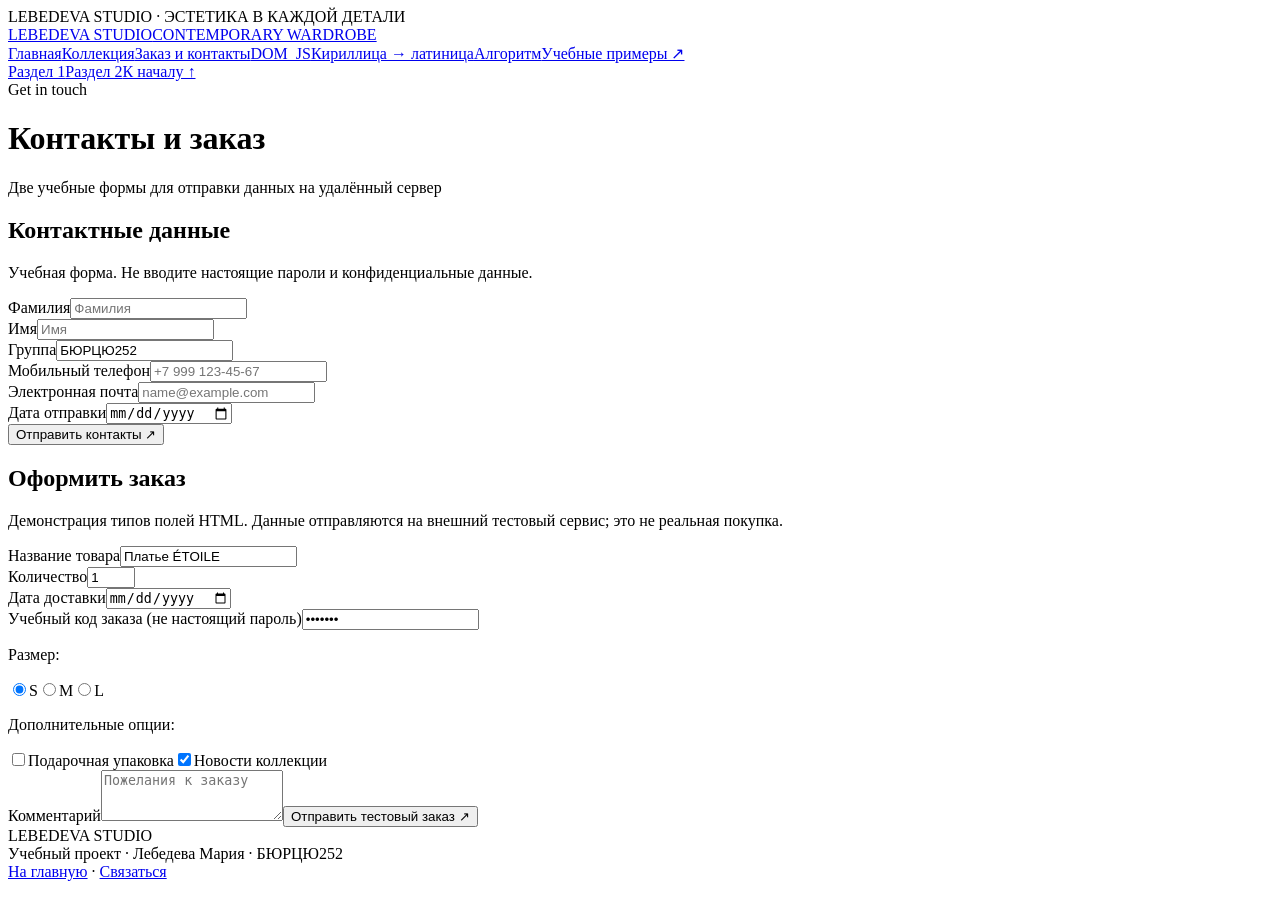
==== index.html @ 5e4fbd65 "Add files via upload" ====
<!doctype html><html lang="ru"><head><meta charset="UTF-8"><meta name="viewport" content="width=device-width,initial-scale=1"><title>Заказ и контакты | LEBEDEVA STUDIO</title><link rel="stylesheet" href="assets/style.css"></head><body id="top"><header><div class="topline">LEBEDEVA STUDIO · ЭСТЕТИКА В КАЖДОЙ ДЕТАЛИ</div><div class="brand"><a href="index.html">LEBEDEVA STUDIO<span>CONTEMPORARY WARDROBE</span></a></div><nav class="nav"><a class="" href="index.html">Главная</a><a class="" href="catalog.html">Коллекция</a><a class="active" href="contact.html">Заказ и контакты</a><a class="" href="dom.html">DOM_JS</a><a class="" href="translit.html">Кириллица → латиница</a><a class="" href="algorithm.html">Алгоритм</a><a href="https://github.com/vmarshirov/g06u28" target="_blank" rel="noopener noreferrer">Учебные примеры ↗</a></nav></header><main><div class="anchor-nav"><a href="#part1">Раздел 1</a><a href="#part2">Раздел 2</a><a href="#top">К началу ↑</a></div><div class="page-heading"><span class="eyebrow">Get in touch</span><h1>Контакты и заказ</h1><p>Две учебные формы для отправки данных на удалённый сервер</p></div><section class="card" id="part1"><h2>Контактные данные</h2><p class="note">Учебная форма. Не вводите настоящие пароли и конфиденциальные данные.</p><form action="https://httpbin.org/post" method="post" target="_blank"><div class="form-grid"><div><label>Фамилия<input type="text" name="surname" placeholder="Фамилия" required></label></div><div><label>Имя<input type="text" name="first_name" placeholder="Имя" required></label></div><div><label>Группа<input type="text" name="student_group" value="БЮРЦЮ252" required></label></div><div><label>Мобильный телефон<input type="tel" name="mobile_phone" placeholder="+7 999 123-45-67" required></label></div><div><label>Электронная почта<input type="email" name="email" placeholder="name@example.com" required></label></div><div><label>Дата отправки<input type="date" name="submission_date" required></label></div></div><button class="btn" type="submit">Отправить контакты ↗</button></form></section><section class="card" id="part2"><h2 id="order">Оформить заказ</h2><p class="note">Демонстрация типов полей HTML. Данные отправляются на внешний тестовый сервис; это не реальная покупка.</p><form action="https://httpbin.org/post" method="post" target="_blank"><input type="hidden" name="shop_id" value="lebedeva_studio"><input type="hidden" name="order_status" value="demo"><div class="form-grid"><div><label>Название товара<input type="text" name="product_name" value="Платье ÉTOILE" required></label></div><div><label>Количество<input type="number" name="quantity" min="1" max="20" value="1" required></label></div><div><label>Дата доставки<input type="date" name="delivery_date" required></label></div><div><label>Учебный код заказа (не настоящий пароль)<input type="password" name="demo_order_code" value="demo123" required></label></div></div><p>Размер:</p><div class="options"><label><input type="radio" name="size" value="S" checked>S</label><label><input type="radio" name="size" value="M">M</label><label><input type="radio" name="size" value="L">L</label></div><p>Дополнительные опции:</p><div class="options"><label><input type="checkbox" name="gift_wrap" value="yes">Подарочная упаковка</label><label><input type="checkbox" name="newsletter" value="yes" checked>Новости коллекции</label></div><label>Комментарий<textarea name="order_comment" rows="3" placeholder="Пожелания к заказу"></textarea></label><button class="btn" type="submit">Отправить тестовый заказ ↗</button></form></section></main><footer>LEBEDEVA STUDIO<br>Учебный проект · Лебедева Мария · БЮРЦЮ252<br><a href="index.html">На главную</a> · <a href="contact.html">Связаться</a></footer></body></html>
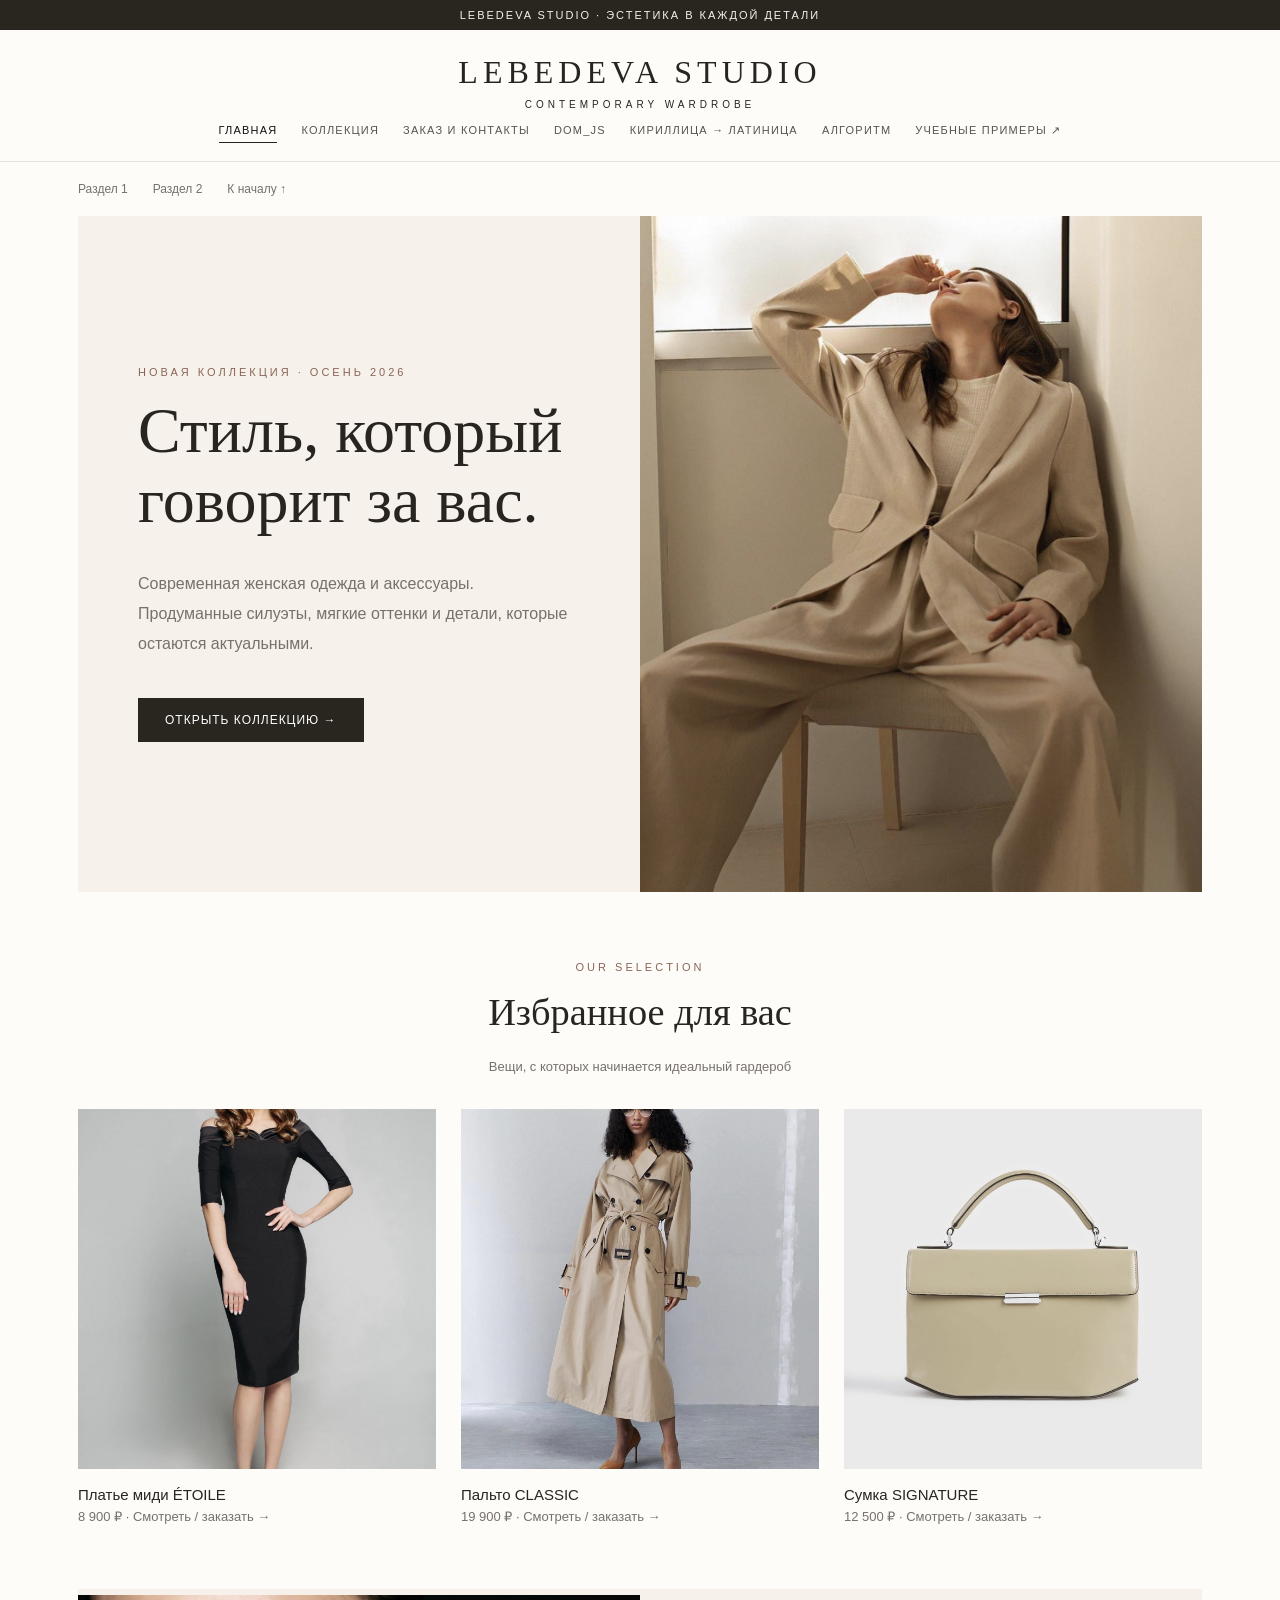
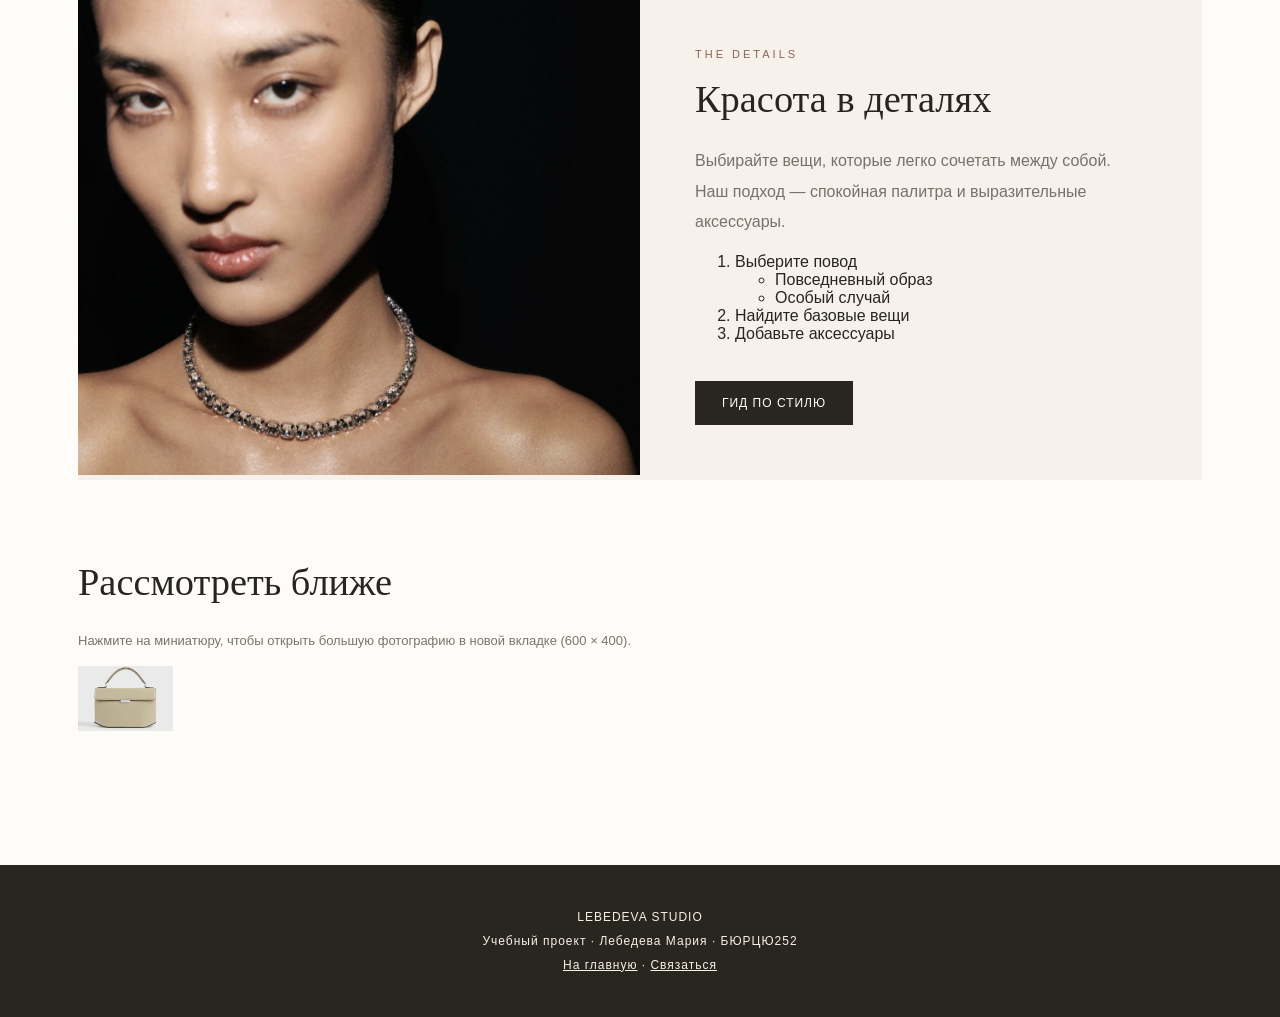
==== commit efe93558: "Add files via upload" ====
--- a/index.html
+++ b/index.html
@@ -1 +1 @@
-<!doctype html><html lang="ru"><head><meta charset="UTF-8"><meta name="viewport" content="width=device-width,initial-scale=1"><title>Заказ и контакты | LEBEDEVA STUDIO</title><link rel="stylesheet" href="assets/style.css"></head><body id="top"><header><div class="topline">LEBEDEVA STUDIO · ЭСТЕТИКА В КАЖДОЙ ДЕТАЛИ</div><div class="brand"><a href="index.html">LEBEDEVA STUDIO<span>CONTEMPORARY WARDROBE</span></a></div><nav class="nav"><a class="" href="index.html">Главная</a><a class="" href="catalog.html">Коллекция</a><a class="active" href="contact.html">Заказ и контакты</a><a class="" href="dom.html">DOM_JS</a><a class="" href="translit.html">Кириллица → латиница</a><a class="" href="algorithm.html">Алгоритм</a><a href="https://github.com/vmarshirov/g06u28" target="_blank" rel="noopener noreferrer">Учебные примеры ↗</a></nav></header><main><div class="anchor-nav"><a href="#part1">Раздел 1</a><a href="#part2">Раздел 2</a><a href="#top">К началу ↑</a></div><div class="page-heading"><span class="eyebrow">Get in touch</span><h1>Контакты и заказ</h1><p>Две учебные формы для отправки данных на удалённый сервер</p></div><section class="card" id="part1"><h2>Контактные данные</h2><p class="note">Учебная форма. Не вводите настоящие пароли и конфиденциальные данные.</p><form action="https://httpbin.org/post" method="post" target="_blank"><div class="form-grid"><div><label>Фамилия<input type="text" name="surname" placeholder="Фамилия" required></label></div><div><label>Имя<input type="text" name="first_name" placeholder="Имя" required></label></div><div><label>Группа<input type="text" name="student_group" value="БЮРЦЮ252" required></label></div><div><label>Мобильный телефон<input type="tel" name="mobile_phone" placeholder="+7 999 123-45-67" required></label></div><div><label>Электронная почта<input type="email" name="email" placeholder="name@example.com" required></label></div><div><label>Дата отправки<input type="date" name="submission_date" required></label></div></div><button class="btn" type="submit">Отправить контакты ↗</button></form></section><section class="card" id="part2"><h2 id="order">Оформить заказ</h2><p class="note">Демонстрация типов полей HTML. Данные отправляются на внешний тестовый сервис; это не реальная покупка.</p><form action="https://httpbin.org/post" method="post" target="_blank"><input type="hidden" name="shop_id" value="lebedeva_studio"><input type="hidden" name="order_status" value="demo"><div class="form-grid"><div><label>Название товара<input type="text" name="product_name" value="Платье ÉTOILE" required></label></div><div><label>Количество<input type="number" name="quantity" min="1" max="20" value="1" required></label></div><div><label>Дата доставки<input type="date" name="delivery_date" required></label></div><div><label>Учебный код заказа (не настоящий пароль)<input type="password" name="demo_order_code" value="demo123" required></label></div></div><p>Размер:</p><div class="options"><label><input type="radio" name="size" value="S" checked>S</label><label><input type="radio" name="size" value="M">M</label><label><input type="radio" name="size" value="L">L</label></div><p>Дополнительные опции:</p><div class="options"><label><input type="checkbox" name="gift_wrap" value="yes">Подарочная упаковка</label><label><input type="checkbox" name="newsletter" value="yes" checked>Новости коллекции</label></div><label>Комментарий<textarea name="order_comment" rows="3" placeholder="Пожелания к заказу"></textarea></label><button class="btn" type="submit">Отправить тестовый заказ ↗</button></form></section></main><footer>LEBEDEVA STUDIO<br>Учебный проект · Лебедева Мария · БЮРЦЮ252<br><a href="index.html">На главную</a> · <a href="contact.html">Связаться</a></footer></body></html>+<!doctype html><html lang="ru"><head><meta charset="UTF-8"><meta name="viewport" content="width=device-width,initial-scale=1"><title>Главная | LEBEDEVA STUDIO</title><link rel="stylesheet" href="style.css"></head><body id="top"><header><div class="topline">LEBEDEVA STUDIO · ЭСТЕТИКА В КАЖДОЙ ДЕТАЛИ</div><div class="brand"><a href="index.html">LEBEDEVA STUDIO<span>CONTEMPORARY WARDROBE</span></a></div><nav class="nav"><a class="active" href="index.html">Главная</a><a class="" href="catalog.html">Коллекция</a><a class="" href="contact.html">Заказ и контакты</a><a class="" href="dom.html">DOM_JS</a><a class="" href="translit.html">Кириллица → латиница</a><a class="" href="algorithm.html">Алгоритм</a><a href="https://github.com/vmarshirov/g06u28" target="_blank" rel="noopener noreferrer">Учебные примеры ↗</a></nav></header><main><div class="anchor-nav"><a href="#part1">Раздел 1</a><a href="#part2">Раздел 2</a><a href="#top">К началу ↑</a></div><section class="hero" id="part1"><div class="hero-copy"><span class="eyebrow">Новая коллекция · Осень 2026</span><h1>Стиль, который<br>говорит за вас.</h1><p class="lead">Современная женская одежда и аксессуары. Продуманные силуэты, мягкие оттенки и детали, которые остаются актуальными.</p><a class="btn" href="catalog.html#products">Открыть коллекцию →</a></div><a href="catalog.html" aria-label="Перейти в каталог"><img src="jacket.jpg" alt="Модный женский образ — ссылка на каталог"></a></section><section class="section" id="part2"><div class="section-head"><span class="eyebrow">Our selection</span><h2>Избранное для вас</h2><p>Вещи, с которых начинается идеальный гардероб</p></div><div class="grid"><article class="product"><a href="contact.html#order"><img loading="lazy" src="dress.jpg" alt="Платье миди ÉTOILE"><h3>Платье миди ÉTOILE</h3><p>8 900 ₽ · Смотреть / заказать →</p></a></article><article class="product"><a href="contact.html#order"><img loading="lazy" src="coat.jpg" alt="Пальто CLASSIC"><h3>Пальто CLASSIC</h3><p>19 900 ₽ · Смотреть / заказать →</p></a></article><article class="product"><a href="contact.html#order"><img loading="lazy" src="bag.jpg" alt="Сумка SIGNATURE"><h3>Сумка SIGNATURE</h3><p>12 500 ₽ · Смотреть / заказать →</p></a></article></div></section><section class="feature"><img src="jewelry.jpg" alt="Минималистичные аксессуары"><div class="copy"><span class="eyebrow">The details</span><h2>Красота в деталях</h2><p class="lead">Выбирайте вещи, которые легко сочетать между собой. Наш подход — спокойная палитра и выразительные аксессуары.</p><ol><li>Выберите повод<ul><li>Повседневный образ</li><li>Особый случай</li></ul></li><li>Найдите базовые вещи</li><li>Добавьте аксессуары</li></ol><a class="btn" href="catalog.html#part2">Гид по стилю</a></div></section><section class="section"><h2>Рассмотреть ближе</h2><p class="note">Нажмите на миниатюру, чтобы открыть большую фотографию в новой вкладке (600 × 400).</p><a target="_blank" rel="noopener" href="bag-large.jpg"><img class="thumb" src="bag.jpg" alt="Увеличить фото сумки"></a></section></main><footer>LEBEDEVA STUDIO<br>Учебный проект · Лебедева Мария · БЮРЦЮ252<br><a href="index.html">На главную</a> · <a href="contact.html">Связаться</a></footer></body></html>
--- a/style.css
+++ b/style.css
@@ -0,0 +1,5 @@
+:root{--ink:#282521;--muted:#77716b;--sand:#f6f2eb;--beige:#e9dfd2;--accent:#8b6457}*{box-sizing:border-box}html{scroll-behavior:smooth}body{margin:0;background:#fdfcf9;color:var(--ink);font-family:'DM Sans',Arial,sans-serif}a{color:inherit}header{background:#fdfcf9;position:sticky;top:0;z-index:10;border-bottom:1px solid #e9e5de}.topline{text-align:center;background:#292620;color:#f6f2eb;padding:9px;font-size:11px;letter-spacing:2px}.brand{text-align:center;padding:24px 10px 14px;font:500 32px 'Playfair Display',Georgia,serif;letter-spacing:5px}.brand a{text-decoration:none}.brand span{font:10px 'DM Sans',sans-serif;letter-spacing:4px;display:block;margin-top:8px}.nav{display:flex;gap:24px;justify-content:center;flex-wrap:wrap;padding:0 15px 18px}.nav a{font-size:11px;text-transform:uppercase;letter-spacing:1.2px;text-decoration:none;color:#59534d;padding-bottom:5px;border-bottom:1px solid transparent}.nav a:hover,.nav a.active{border-color:#282521;color:#111}main{max-width:1180px;margin:auto;padding:0 28px 65px}.anchor-nav{display:flex;gap:25px;padding:20px 0;font-size:12px;color:var(--muted)}.anchor-nav a{text-decoration:none}.hero{display:grid;grid-template-columns:1fr 1fr;min-height:520px;background:var(--sand)}.hero-copy{display:flex;flex-direction:column;align-items:flex-start;justify-content:center;padding:60px}.eyebrow{letter-spacing:3px;font-size:11px;text-transform:uppercase;color:var(--accent)}h1,h2,h3{font-family:'Playfair Display',Georgia,serif;font-weight:500}h1{font-size:clamp(40px,5vw,72px);line-height:1.08;margin:18px 0}h2{font-size:clamp(29px,3vw,42px);margin:15px 0 25px}h3{font-size:25px}.lead{color:var(--muted);line-height:1.9;max-width:440px}.hero img,.feature img{width:100%;height:100%;object-fit:cover;min-height:460px}.btn{display:inline-block;background:#292620;color:white;text-decoration:none;padding:15px 27px;font-size:12px;letter-spacing:1px;text-transform:uppercase;border:0;cursor:pointer;margin-top:22px}.btn:hover{background:#8b6457}.section{padding:65px 0}.section-head{text-align:center;margin-bottom:35px}.section-head p{color:var(--muted);font-size:13px}.grid{display:grid;grid-template-columns:repeat(3,1fr);gap:25px}.product img{width:100%;height:360px;object-fit:cover;background:#eee8e0}.product a{text-decoration:none}.product h3{font:500 15px 'DM Sans',sans-serif;margin:13px 0 6px}.product p{color:var(--muted);font-size:13px;margin:0}.feature{display:grid;grid-template-columns:1fr 1fr;gap:0;background:var(--sand);align-items:center}.feature .copy{padding:55px}.feature img{max-height:480px}.page-heading{text-align:center;padding:55px 0 25px}.page-heading p{color:var(--muted)}.card{background:white;border:1px solid #e8e2d9;padding:30px;margin:22px 0}.columns{display:grid;grid-template-columns:1fr 1fr;gap:26px}.note{font-size:13px;color:#7a736b;line-height:1.8}.form-grid{display:grid;grid-template-columns:repeat(2,1fr);gap:15px}label{display:block;font-size:13px;margin:12px 0 5px}input,select,textarea{font:inherit;width:100%;border:1px solid #d8d1c8;padding:12px;background:#fff;color:#302b26}input[type=radio],input[type=checkbox]{width:auto;margin-right:7px}.options label{display:inline-block;margin-right:17px}.thumb{width:95px;height:65px;object-fit:cover}.table-wrap{overflow-x:auto}table{border-collapse:collapse;width:100%;background:linear-gradient(#fffdf9e8,#fffdf9e8),url('editorial.svg') center/cover}th,td{padding:17px;border:1px solid #d9d0c6;text-align:left;font-size:13px}td img{width:90px;height:80px;object-fit:cover}.passport{max-width:740px;background:#f0e5dc;border:2px solid #bfa99c;border-radius:12px;padding:30px;margin:25px auto;box-shadow:0 8px 28px #0001}.passport-inner{display:grid;grid-template-columns:1fr 1fr;gap:18px}.passport-page{background:#f8f0e9;padding:25px;min-height:290px;border:1px solid #d3bfb1}.passport-page p{font:16px Georgia,serif;line-height:1.7}.passport-page small{display:block;color:#9b7465;font-size:10px;letter-spacing:2px}.result{padding:16px;background:#eee9e2;margin-top:18px}.badge{display:inline-block;font-size:11px;letter-spacing:1px;background:#e9dfd2;padding:8px 12px}footer{background:#292620;color:#f7f0e9;text-align:center;padding:40px 20px;font-size:12px;line-height:2;letter-spacing:1px}footer a{color:#f7f0e9}@media(max-width:750px){.hero,.feature,.columns,.passport-inner{grid-template-columns:1fr}.hero-copy,.feature .copy{padding:35px}.hero img{min-height:340px}.grid{grid-template-columns:repeat(2,1fr);gap:14px}.product img{height:250px}.nav{gap:12px}.nav a{font-size:10px}.brand{font-size:24px}main{padding:0 16px 45px}.form-grid{grid-template-columns:1fr}}
+/* Product photography */
+.product img {object-fit:cover; object-position:center; background:#f3f1ee;}
+.hero img,.feature img {object-fit:cover;object-position:center;}
+.thumb{object-fit:cover;}
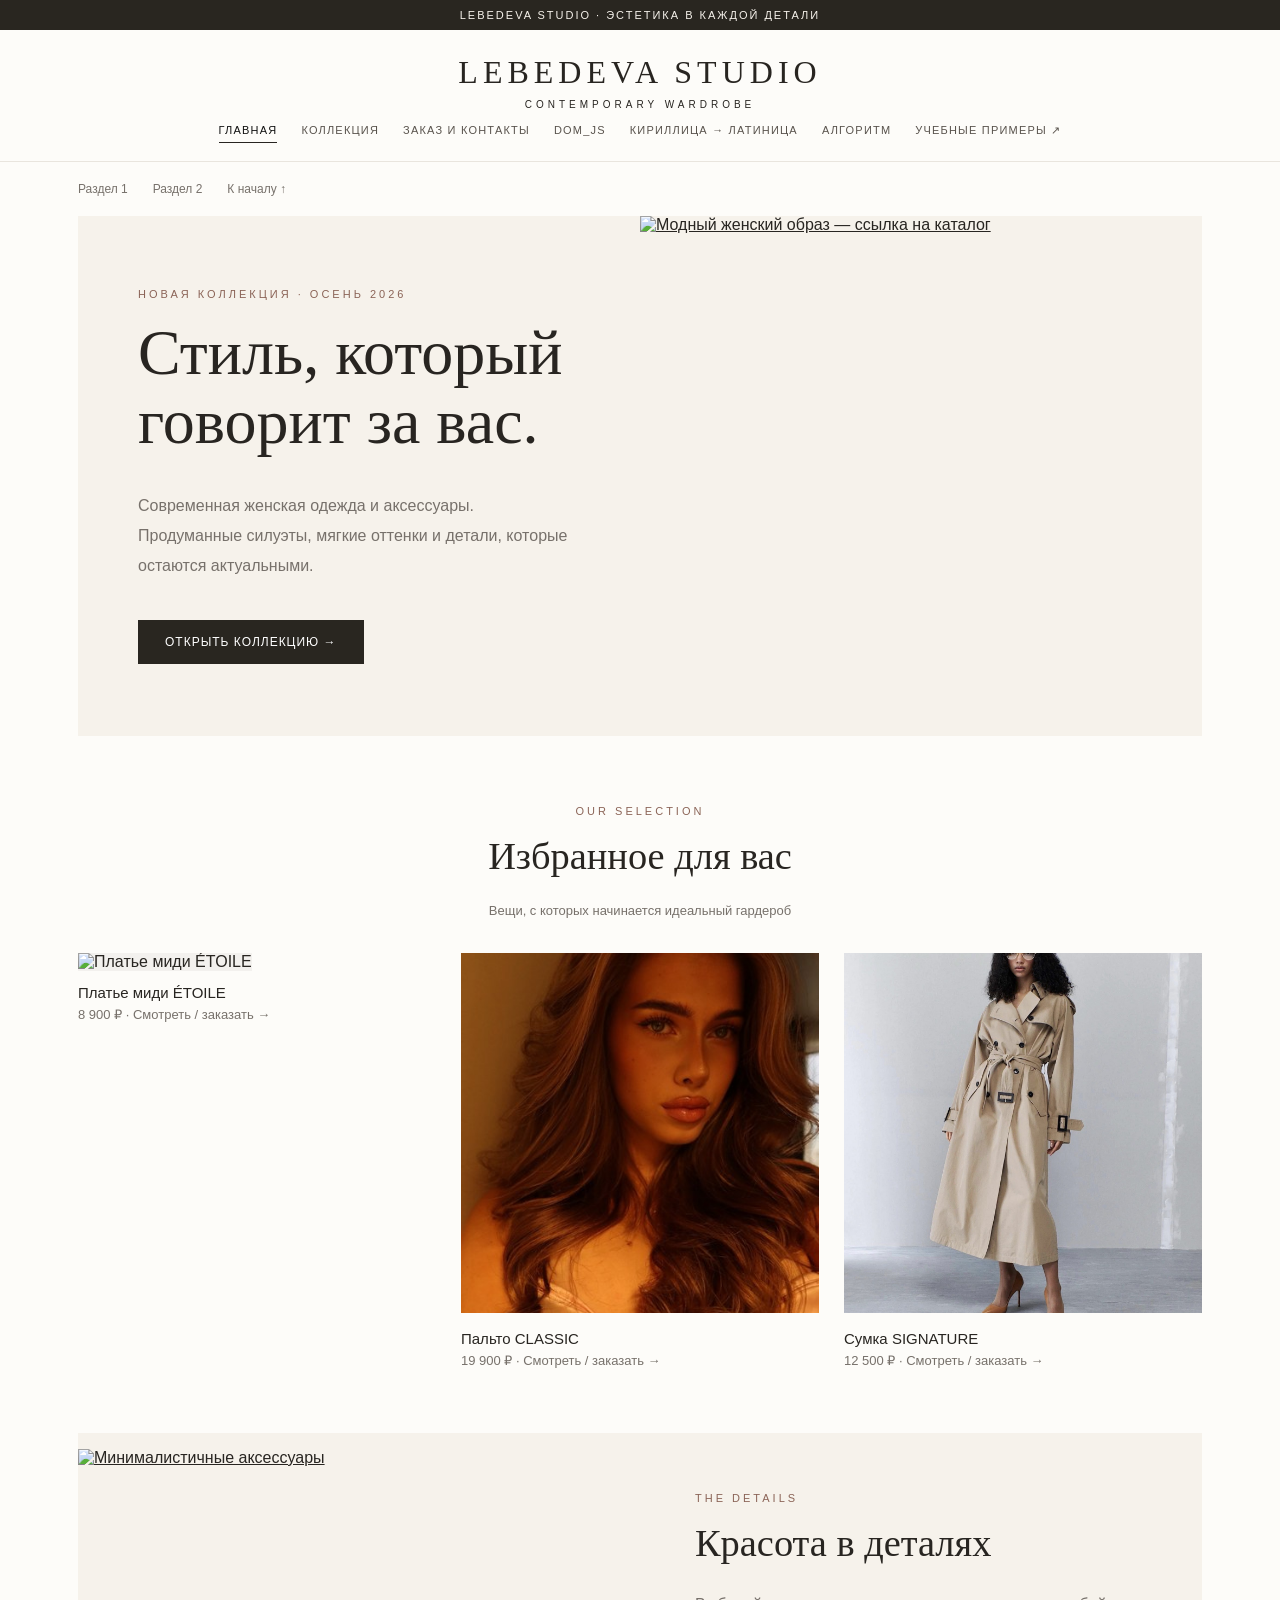
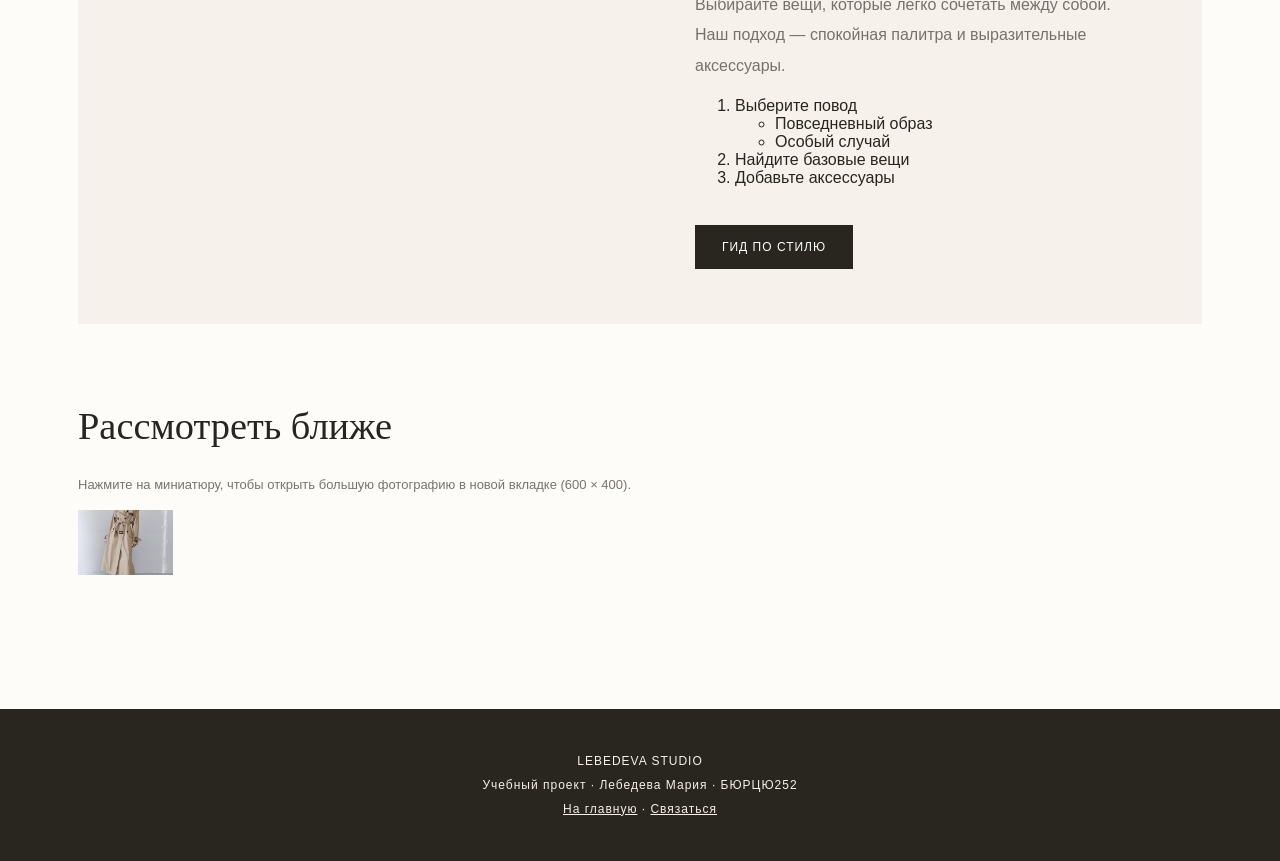
==== commit 0a978789: "Add files via upload" ====
--- a/index.html
+++ b/index.html
@@ -1 +1,3 @@
-<!doctype html><html lang="ru"><head><meta charset="UTF-8"><meta name="viewport" content="width=device-width,initial-scale=1"><title>Главная | LEBEDEVA STUDIO</title><link rel="stylesheet" href="style.css"></head><body id="top"><header><div class="topline">LEBEDEVA STUDIO · ЭСТЕТИКА В КАЖДОЙ ДЕТАЛИ</div><div class="brand"><a href="index.html">LEBEDEVA STUDIO<span>CONTEMPORARY WARDROBE</span></a></div><nav class="nav"><a class="active" href="index.html">Главная</a><a class="" href="catalog.html">Коллекция</a><a class="" href="contact.html">Заказ и контакты</a><a class="" href="dom.html">DOM_JS</a><a class="" href="translit.html">Кириллица → латиница</a><a class="" href="algorithm.html">Алгоритм</a><a href="https://github.com/vmarshirov/g06u28" target="_blank" rel="noopener noreferrer">Учебные примеры ↗</a></nav></header><main><div class="anchor-nav"><a href="#part1">Раздел 1</a><a href="#part2">Раздел 2</a><a href="#top">К началу ↑</a></div><section class="hero" id="part1"><div class="hero-copy"><span class="eyebrow">Новая коллекция · Осень 2026</span><h1>Стиль, который<br>говорит за вас.</h1><p class="lead">Современная женская одежда и аксессуары. Продуманные силуэты, мягкие оттенки и детали, которые остаются актуальными.</p><a class="btn" href="catalog.html#products">Открыть коллекцию →</a></div><a href="catalog.html" aria-label="Перейти в каталог"><img src="jacket.jpg" alt="Модный женский образ — ссылка на каталог"></a></section><section class="section" id="part2"><div class="section-head"><span class="eyebrow">Our selection</span><h2>Избранное для вас</h2><p>Вещи, с которых начинается идеальный гардероб</p></div><div class="grid"><article class="product"><a href="contact.html#order"><img loading="lazy" src="dress.jpg" alt="Платье миди ÉTOILE"><h3>Платье миди ÉTOILE</h3><p>8 900 ₽ · Смотреть / заказать →</p></a></article><article class="product"><a href="contact.html#order"><img loading="lazy" src="coat.jpg" alt="Пальто CLASSIC"><h3>Пальто CLASSIC</h3><p>19 900 ₽ · Смотреть / заказать →</p></a></article><article class="product"><a href="contact.html#order"><img loading="lazy" src="bag.jpg" alt="Сумка SIGNATURE"><h3>Сумка SIGNATURE</h3><p>12 500 ₽ · Смотреть / заказать →</p></a></article></div></section><section class="feature"><img src="jewelry.jpg" alt="Минималистичные аксессуары"><div class="copy"><span class="eyebrow">The details</span><h2>Красота в деталях</h2><p class="lead">Выбирайте вещи, которые легко сочетать между собой. Наш подход — спокойная палитра и выразительные аксессуары.</p><ol><li>Выберите повод<ul><li>Повседневный образ</li><li>Особый случай</li></ul></li><li>Найдите базовые вещи</li><li>Добавьте аксессуары</li></ol><a class="btn" href="catalog.html#part2">Гид по стилю</a></div></section><section class="section"><h2>Рассмотреть ближе</h2><p class="note">Нажмите на миниатюру, чтобы открыть большую фотографию в новой вкладке (600 × 400).</p><a target="_blank" rel="noopener" href="bag-large.jpg"><img class="thumb" src="bag.jpg" alt="Увеличить фото сумки"></a></section></main><footer>LEBEDEVA STUDIO<br>Учебный проект · Лебедева Мария · БЮРЦЮ252<br><a href="index.html">На главную</a> · <a href="contact.html">Связаться</a></footer></body></html>+<!DOCTYPE html>
+
+<html lang="ru"><head><meta charset="utf-8"/><meta content="width=device-width,initial-scale=1" name="viewport"/><title>Главная | LEBEDEVA STUDIO</title><link href="style.css" rel="stylesheet"/></head><body id="top"><header><div class="topline">LEBEDEVA STUDIO · ЭСТЕТИКА В КАЖДОЙ ДЕТАЛИ</div><div class="brand"><a href="index.html">LEBEDEVA STUDIO<span>CONTEMPORARY WARDROBE</span></a></div><nav class="nav"><a class="active" href="index.html">Главная</a><a class="" href="catalog.html">Коллекция</a><a class="" href="contact.html">Заказ и контакты</a><a class="" href="dom.html">DOM_JS</a><a class="" href="translit.html">Кириллица → латиница</a><a class="" href="algorithm.html">Алгоритм</a><a href="https://github.com/vmarshirov/g06u28" rel="noopener noreferrer" target="_blank">Учебные примеры ↗</a></nav></header><main><div class="anchor-nav"><a href="#part1">Раздел 1</a><a href="#part2">Раздел 2</a><a href="#top">К началу ↑</a></div><section class="hero" id="part1"><div class="hero-copy"><span class="eyebrow">Новая коллекция · Осень 2026</span><h1>Стиль, который<br/>говорит за вас.</h1><p class="lead">Современная женская одежда и аксессуары. Продуманные силуэты, мягкие оттенки и детали, которые остаются актуальными.</p><a class="btn" href="catalog.html#products">Открыть коллекцию →</a></div><a aria-label="Перейти в каталог" href="assets/jacket.jpg" rel="noopener" target="_blank"><img alt="Модный женский образ — ссылка на каталог" src="assets/jacket.jpg"/></a></section><section class="section" id="part2"><div class="section-head"><span class="eyebrow">Our selection</span><h2>Избранное для вас</h2><p>Вещи, с которых начинается идеальный гардероб</p></div><div class="grid"><article class="product"><a aria-label="Открыть фотографию товара в полном размере" href="assets/dress.jpg" rel="noopener" target="_blank"><img alt="Платье миди ÉTOILE" loading="lazy" src="assets/dress.jpg"/></a><h3>Платье миди ÉTOILE</h3><a href="contact.html#order"><p>8 900 ₽ · Смотреть / заказать →</p></a></article><article class="product"><a aria-label="Открыть фотографию товара в полном размере" href="assets/coat.jpg" rel="noopener" target="_blank"><img alt="Пальто CLASSIC" loading="lazy" src="assets/coat.jpg"/></a><h3>Пальто CLASSIC</h3><a href="contact.html#order"><p>19 900 ₽ · Смотреть / заказать →</p></a></article><article class="product"><a aria-label="Открыть фотографию товара в полном размере" href="assets/bag.jpg" rel="noopener" target="_blank"><img alt="Сумка SIGNATURE" loading="lazy" src="assets/bag.jpg"/></a><h3>Сумка SIGNATURE</h3><a href="contact.html#order"><p>12 500 ₽ · Смотреть / заказать →</p></a></article></div></section><section class="feature"><a href="assets/jewelry.jpg" rel="noopener" target="_blank"><img alt="Минималистичные аксессуары" src="assets/jewelry.jpg"/></a><div class="copy"><span class="eyebrow">The details</span><h2>Красота в деталях</h2><p class="lead">Выбирайте вещи, которые легко сочетать между собой. Наш подход — спокойная палитра и выразительные аксессуары.</p><ol><li>Выберите повод<ul><li>Повседневный образ</li><li>Особый случай</li></ul></li><li>Найдите базовые вещи</li><li>Добавьте аксессуары</li></ol><a class="btn" href="catalog.html#part2">Гид по стилю</a></div></section><section class="section"><h2>Рассмотреть ближе</h2><p class="note">Нажмите на миниатюру, чтобы открыть большую фотографию в новой вкладке (600 × 400).</p><a href="assets/bag-large.jpg" rel="noopener" target="_blank"><img alt="Увеличить фото сумки" class="thumb" src="assets/bag.jpg"/></a></section></main><footer>LEBEDEVA STUDIO<br/>Учебный проект · Лебедева Мария · БЮРЦЮ252<br/><a href="index.html">На главную</a> · <a href="contact.html">Связаться</a></footer></body></html>
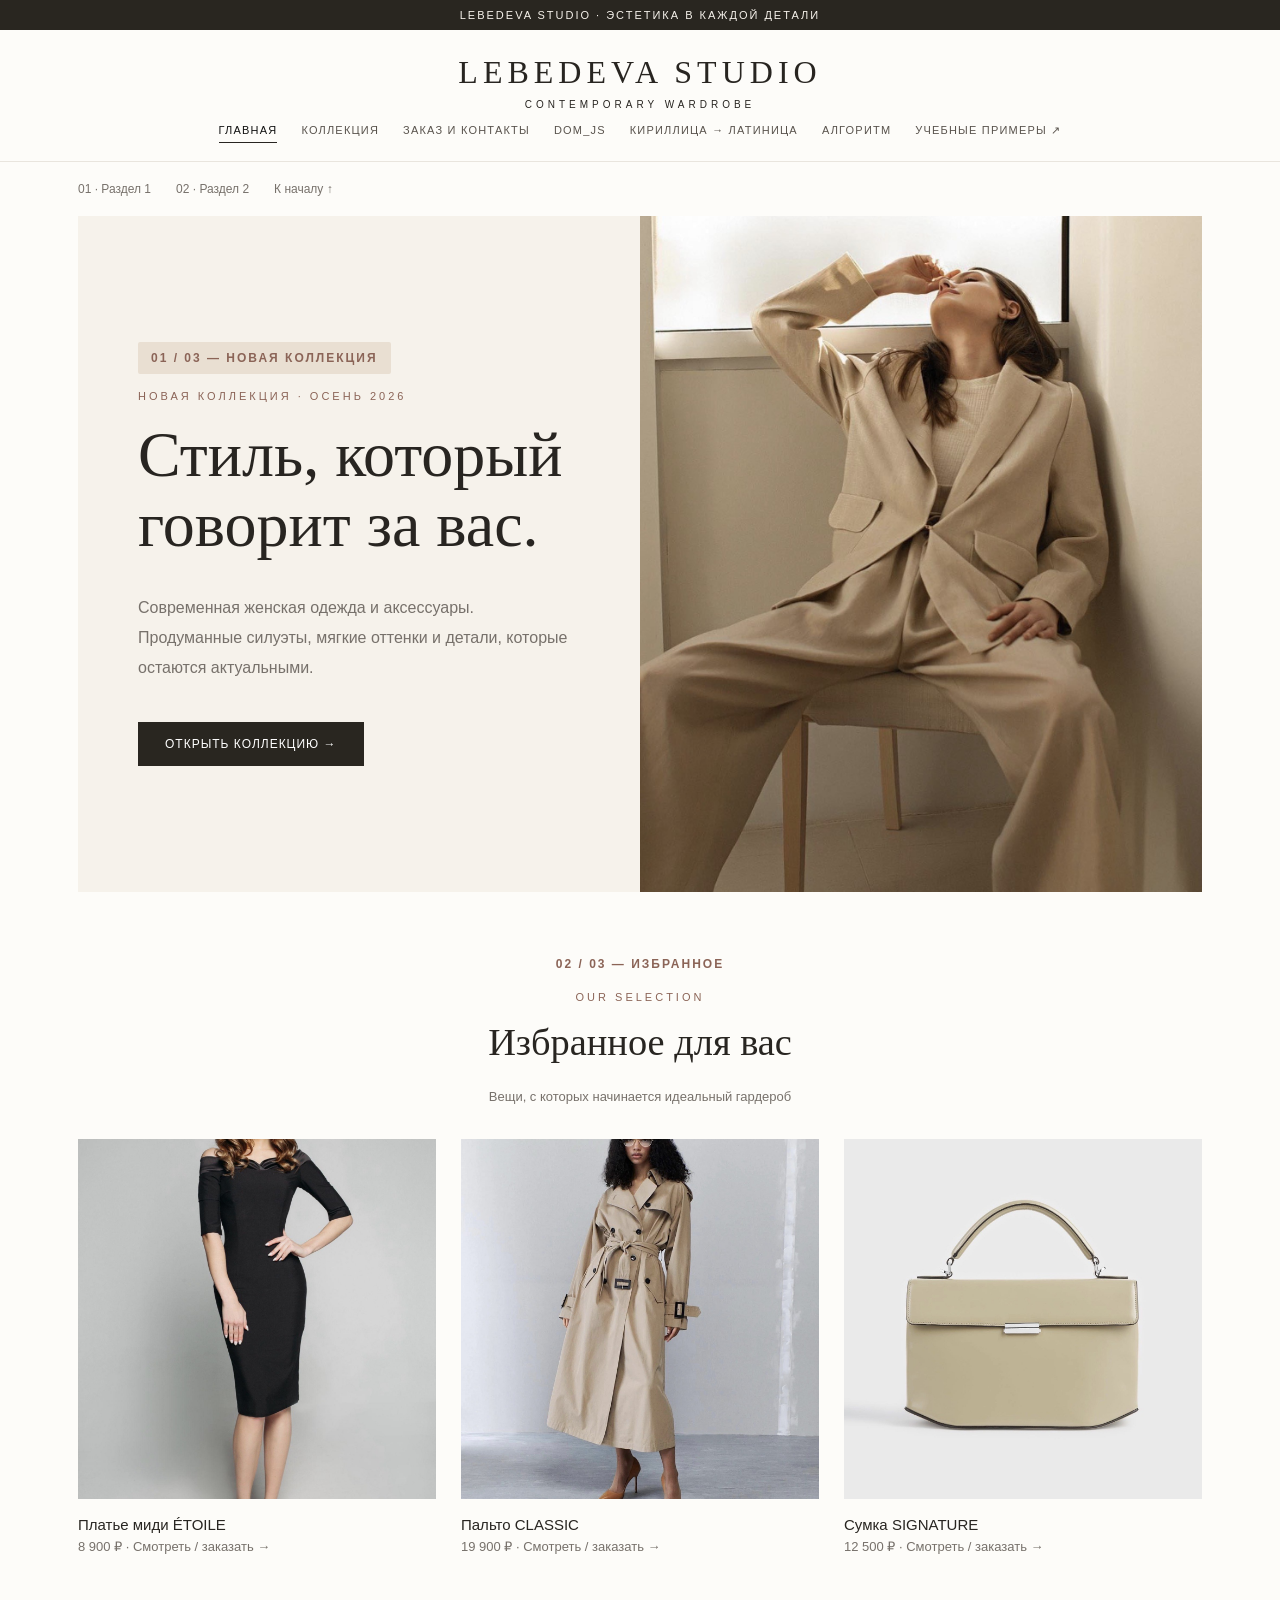
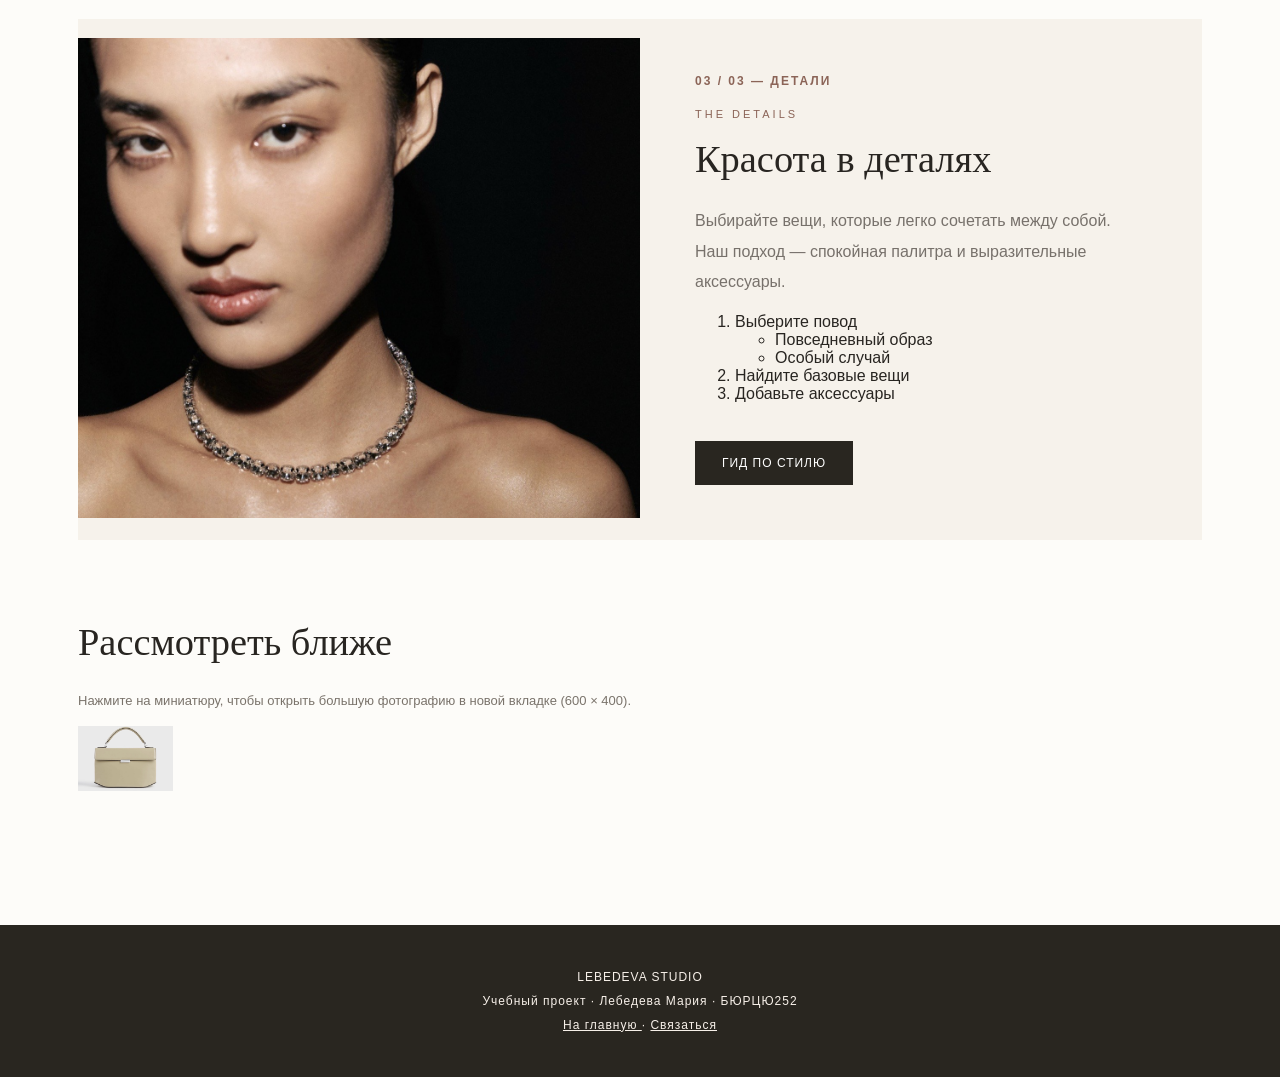
==== commit 77ad53c7: "Add files via upload" ====
--- a/index.html
+++ b/index.html
@@ -1,3 +1,202 @@
 <!DOCTYPE html>
-
-<html lang="ru"><head><meta charset="utf-8"/><meta content="width=device-width,initial-scale=1" name="viewport"/><title>Главная | LEBEDEVA STUDIO</title><link href="style.css" rel="stylesheet"/></head><body id="top"><header><div class="topline">LEBEDEVA STUDIO · ЭСТЕТИКА В КАЖДОЙ ДЕТАЛИ</div><div class="brand"><a href="index.html">LEBEDEVA STUDIO<span>CONTEMPORARY WARDROBE</span></a></div><nav class="nav"><a class="active" href="index.html">Главная</a><a class="" href="catalog.html">Коллекция</a><a class="" href="contact.html">Заказ и контакты</a><a class="" href="dom.html">DOM_JS</a><a class="" href="translit.html">Кириллица → латиница</a><a class="" href="algorithm.html">Алгоритм</a><a href="https://github.com/vmarshirov/g06u28" rel="noopener noreferrer" target="_blank">Учебные примеры ↗</a></nav></header><main><div class="anchor-nav"><a href="#part1">Раздел 1</a><a href="#part2">Раздел 2</a><a href="#top">К началу ↑</a></div><section class="hero" id="part1"><div class="hero-copy"><span class="eyebrow">Новая коллекция · Осень 2026</span><h1>Стиль, который<br/>говорит за вас.</h1><p class="lead">Современная женская одежда и аксессуары. Продуманные силуэты, мягкие оттенки и детали, которые остаются актуальными.</p><a class="btn" href="catalog.html#products">Открыть коллекцию →</a></div><a aria-label="Перейти в каталог" href="assets/jacket.jpg" rel="noopener" target="_blank"><img alt="Модный женский образ — ссылка на каталог" src="assets/jacket.jpg"/></a></section><section class="section" id="part2"><div class="section-head"><span class="eyebrow">Our selection</span><h2>Избранное для вас</h2><p>Вещи, с которых начинается идеальный гардероб</p></div><div class="grid"><article class="product"><a aria-label="Открыть фотографию товара в полном размере" href="assets/dress.jpg" rel="noopener" target="_blank"><img alt="Платье миди ÉTOILE" loading="lazy" src="assets/dress.jpg"/></a><h3>Платье миди ÉTOILE</h3><a href="contact.html#order"><p>8 900 ₽ · Смотреть / заказать →</p></a></article><article class="product"><a aria-label="Открыть фотографию товара в полном размере" href="assets/coat.jpg" rel="noopener" target="_blank"><img alt="Пальто CLASSIC" loading="lazy" src="assets/coat.jpg"/></a><h3>Пальто CLASSIC</h3><a href="contact.html#order"><p>19 900 ₽ · Смотреть / заказать →</p></a></article><article class="product"><a aria-label="Открыть фотографию товара в полном размере" href="assets/bag.jpg" rel="noopener" target="_blank"><img alt="Сумка SIGNATURE" loading="lazy" src="assets/bag.jpg"/></a><h3>Сумка SIGNATURE</h3><a href="contact.html#order"><p>12 500 ₽ · Смотреть / заказать →</p></a></article></div></section><section class="feature"><a href="assets/jewelry.jpg" rel="noopener" target="_blank"><img alt="Минималистичные аксессуары" src="assets/jewelry.jpg"/></a><div class="copy"><span class="eyebrow">The details</span><h2>Красота в деталях</h2><p class="lead">Выбирайте вещи, которые легко сочетать между собой. Наш подход — спокойная палитра и выразительные аксессуары.</p><ol><li>Выберите повод<ul><li>Повседневный образ</li><li>Особый случай</li></ul></li><li>Найдите базовые вещи</li><li>Добавьте аксессуары</li></ol><a class="btn" href="catalog.html#part2">Гид по стилю</a></div></section><section class="section"><h2>Рассмотреть ближе</h2><p class="note">Нажмите на миниатюру, чтобы открыть большую фотографию в новой вкладке (600 × 400).</p><a href="assets/bag-large.jpg" rel="noopener" target="_blank"><img alt="Увеличить фото сумки" class="thumb" src="assets/bag.jpg"/></a></section></main><footer>LEBEDEVA STUDIO<br/>Учебный проект · Лебедева Мария · БЮРЦЮ252<br/><a href="index.html">На главную</a> · <a href="contact.html">Связаться</a></footer></body></html>+<html lang="ru">
+ <head>
+  <meta charset="utf-8"/>
+  <meta content="width=device-width,initial-scale=1" name="viewport"/>
+  <title>
+   &Gcy;&lcy;&acy;&vcy;&ncy;&acy;&yacy; | LEBEDEVA STUDIO
+  </title>
+  <link href="style.css" rel="stylesheet"/>
+ </head>
+ <body id="top">
+  <header>
+   <div class="topline">
+    LEBEDEVA STUDIO &middot; &Ecy;&Scy;&Tcy;&IEcy;&Tcy;&Icy;&Kcy;&Acy; &Vcy; &Kcy;&Acy;&ZHcy;&Dcy;&Ocy;&Jcy; &Dcy;&IEcy;&Tcy;&Acy;&Lcy;&Icy;
+   </div>
+   <div class="brand">
+    <a href="index.html">
+     LEBEDEVA STUDIO
+     <span>
+      CONTEMPORARY WARDROBE
+     </span>
+    </a>
+   </div>
+   <nav class="nav">
+    <a class="active" href="index.html">
+     &Gcy;&lcy;&acy;&vcy;&ncy;&acy;&yacy;
+    </a>
+    <a class="" href="catalog.html">
+     &Kcy;&ocy;&lcy;&lcy;&iecy;&kcy;&tscy;&icy;&yacy;
+    </a>
+    <a class="" href="contact.html">
+     &Zcy;&acy;&kcy;&acy;&zcy; &icy; &kcy;&ocy;&ncy;&tcy;&acy;&kcy;&tcy;&ycy;
+    </a>
+    <a class="" href="dom.html">
+     DOM_JS
+    </a>
+    <a class="" href="translit.html">
+     &Kcy;&icy;&rcy;&icy;&lcy;&lcy;&icy;&tscy;&acy; &rarr; &lcy;&acy;&tcy;&icy;&ncy;&icy;&tscy;&acy;
+    </a>
+    <a class="" href="algorithm.html">
+     &Acy;&lcy;&gcy;&ocy;&rcy;&icy;&tcy;&mcy;
+    </a>
+    <a href="https://github.com/vmarshirov/g06u28" rel="noopener noreferrer" target="_blank">
+     &Ucy;&chcy;&iecy;&bcy;&ncy;&ycy;&iecy; &pcy;&rcy;&icy;&mcy;&iecy;&rcy;&ycy; &nearrow;
+    </a>
+   </nav>
+  </header>
+  <main>
+   <div class="anchor-nav">
+    <a href="#part1">
+     01 &middot; &Rcy;&acy;&zcy;&dcy;&iecy;&lcy; 1
+    </a>
+    <a href="#part2">
+     02 &middot; &Rcy;&acy;&zcy;&dcy;&iecy;&lcy; 2
+    </a>
+    <a href="#top">
+     &Kcy; &ncy;&acy;&chcy;&acy;&lcy;&ucy; &uarr;
+    </a>
+   </div>
+   <section class="hero" id="part1">
+    <div class="hero-copy">
+     <p class="hero-number">
+      01 / 03  &mdash;  &Ncy;&Ocy;&Vcy;&Acy;&YAcy; &Kcy;&Ocy;&Lcy;&Lcy;&IEcy;&Kcy;&TScy;&Icy;&YAcy;
+     </p>
+     <span class="eyebrow">
+      &Ncy;&ocy;&vcy;&acy;&yacy; &kcy;&ocy;&lcy;&lcy;&iecy;&kcy;&tscy;&icy;&yacy; &middot; &Ocy;&scy;&iecy;&ncy;&softcy; 2026
+     </span>
+     <h1>
+      &Scy;&tcy;&icy;&lcy;&softcy;, &kcy;&ocy;&tcy;&ocy;&rcy;&ycy;&jcy;
+      <br/>
+      &gcy;&ocy;&vcy;&ocy;&rcy;&icy;&tcy; &zcy;&acy; &vcy;&acy;&scy;.
+     </h1>
+     <p class="lead">
+      &Scy;&ocy;&vcy;&rcy;&iecy;&mcy;&iecy;&ncy;&ncy;&acy;&yacy; &zhcy;&iecy;&ncy;&scy;&kcy;&acy;&yacy; &ocy;&dcy;&iecy;&zhcy;&dcy;&acy; &icy; &acy;&kcy;&scy;&iecy;&scy;&scy;&ucy;&acy;&rcy;&ycy;. &Pcy;&rcy;&ocy;&dcy;&ucy;&mcy;&acy;&ncy;&ncy;&ycy;&iecy; &scy;&icy;&lcy;&ucy;&ecy;&tcy;&ycy;, &mcy;&yacy;&gcy;&kcy;&icy;&iecy; &ocy;&tcy;&tcy;&iecy;&ncy;&kcy;&icy; &icy; &dcy;&iecy;&tcy;&acy;&lcy;&icy;, &kcy;&ocy;&tcy;&ocy;&rcy;&ycy;&iecy; &ocy;&scy;&tcy;&acy;&yucy;&tcy;&scy;&yacy; &acy;&kcy;&tcy;&ucy;&acy;&lcy;&softcy;&ncy;&ycy;&mcy;&icy;.
+     </p>
+     <a class="btn" href="catalog.html#products">
+      &Ocy;&tcy;&kcy;&rcy;&ycy;&tcy;&softcy; &kcy;&ocy;&lcy;&lcy;&iecy;&kcy;&tscy;&icy;&yucy; &rarr;
+     </a>
+    </div>
+    <a aria-label="&Pcy;&iecy;&rcy;&iecy;&jcy;&tcy;&icy; &vcy; &kcy;&acy;&tcy;&acy;&lcy;&ocy;&gcy;" href="jacket.jpg" rel="noopener" target="_blank" title="&Ocy;&tcy;&kcy;&rcy;&ycy;&tcy;&softcy; &fcy;&ocy;&tcy;&ocy;&gcy;&rcy;&acy;&fcy;&icy;&yucy; &vcy; &pcy;&ocy;&lcy;&ncy;&ocy;&mcy; &rcy;&acy;&zcy;&mcy;&iecy;&rcy;&iecy;">
+     <img alt="&Mcy;&ocy;&dcy;&ncy;&ycy;&jcy; &zhcy;&iecy;&ncy;&scy;&kcy;&icy;&jcy; &ocy;&bcy;&rcy;&acy;&zcy; &mdash; &scy;&scy;&ycy;&lcy;&kcy;&acy; &ncy;&acy; &kcy;&acy;&tcy;&acy;&lcy;&ocy;&gcy;" src="[data-uri]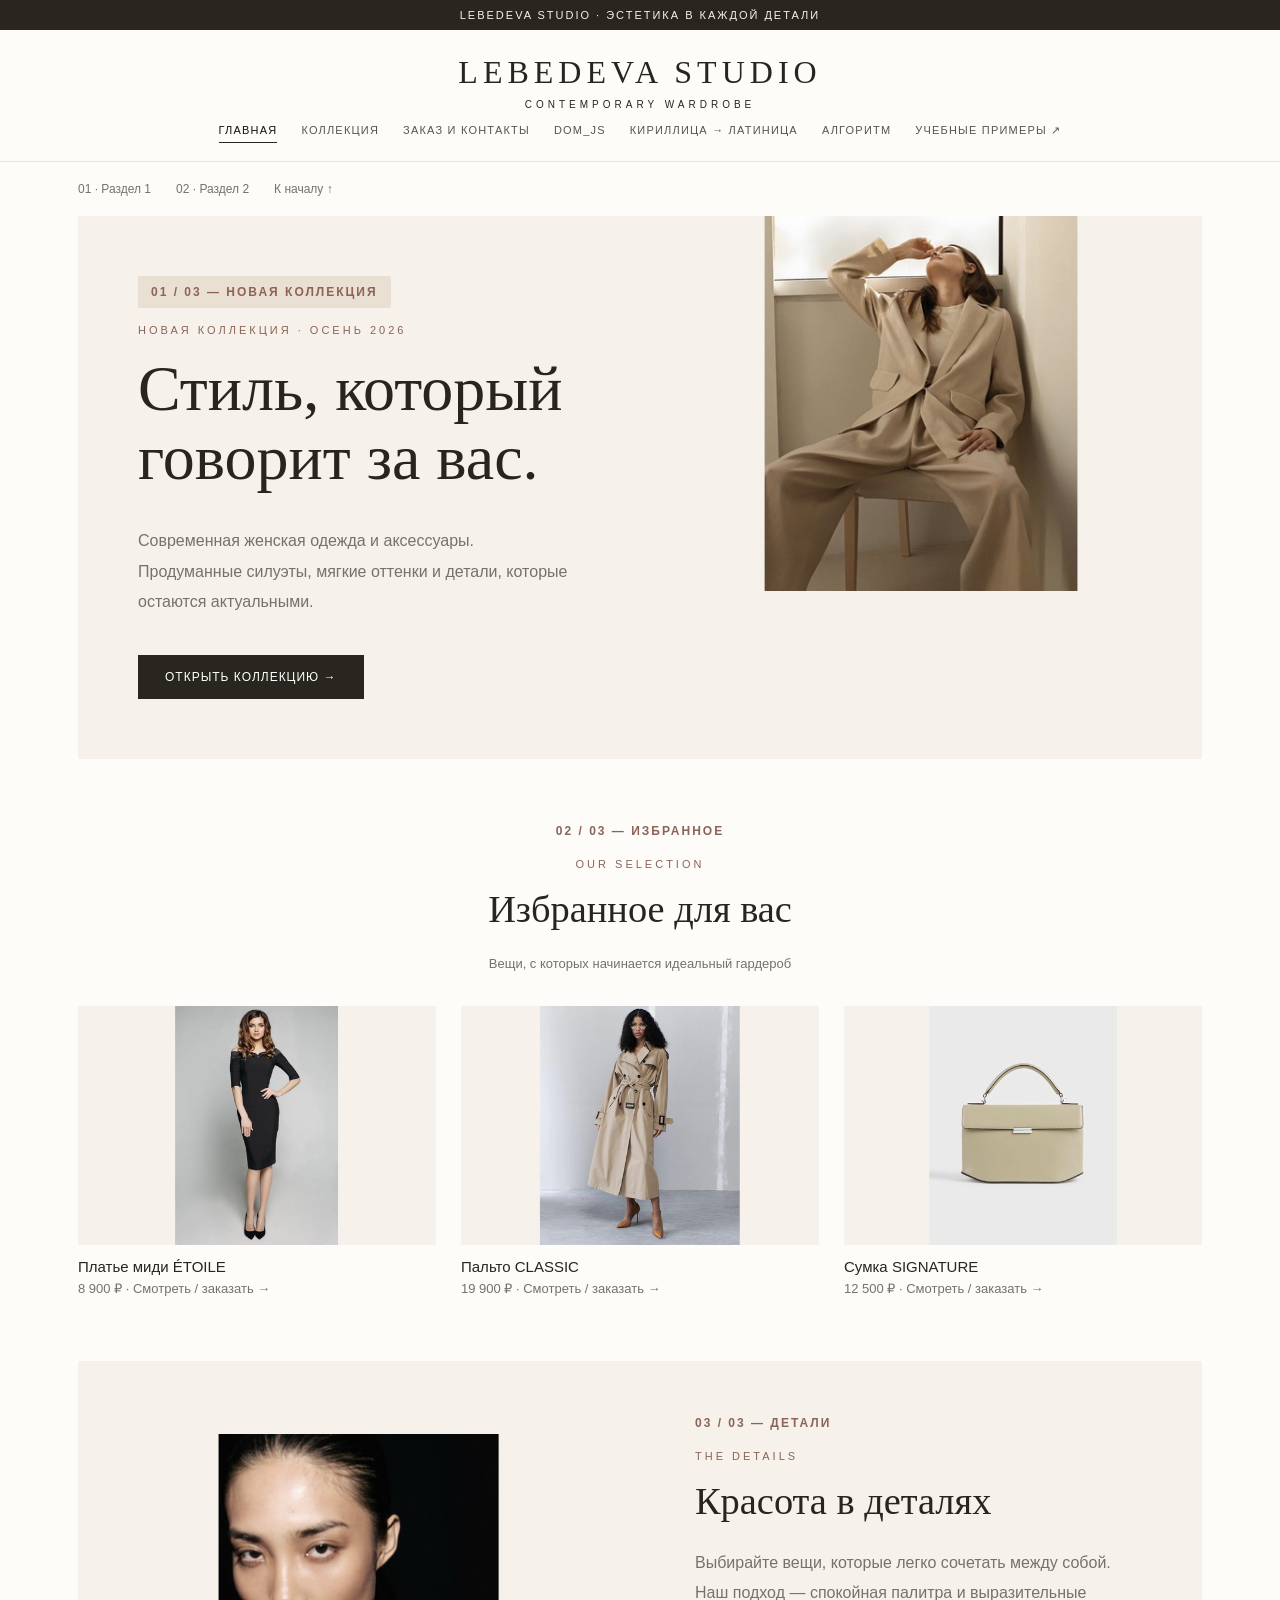
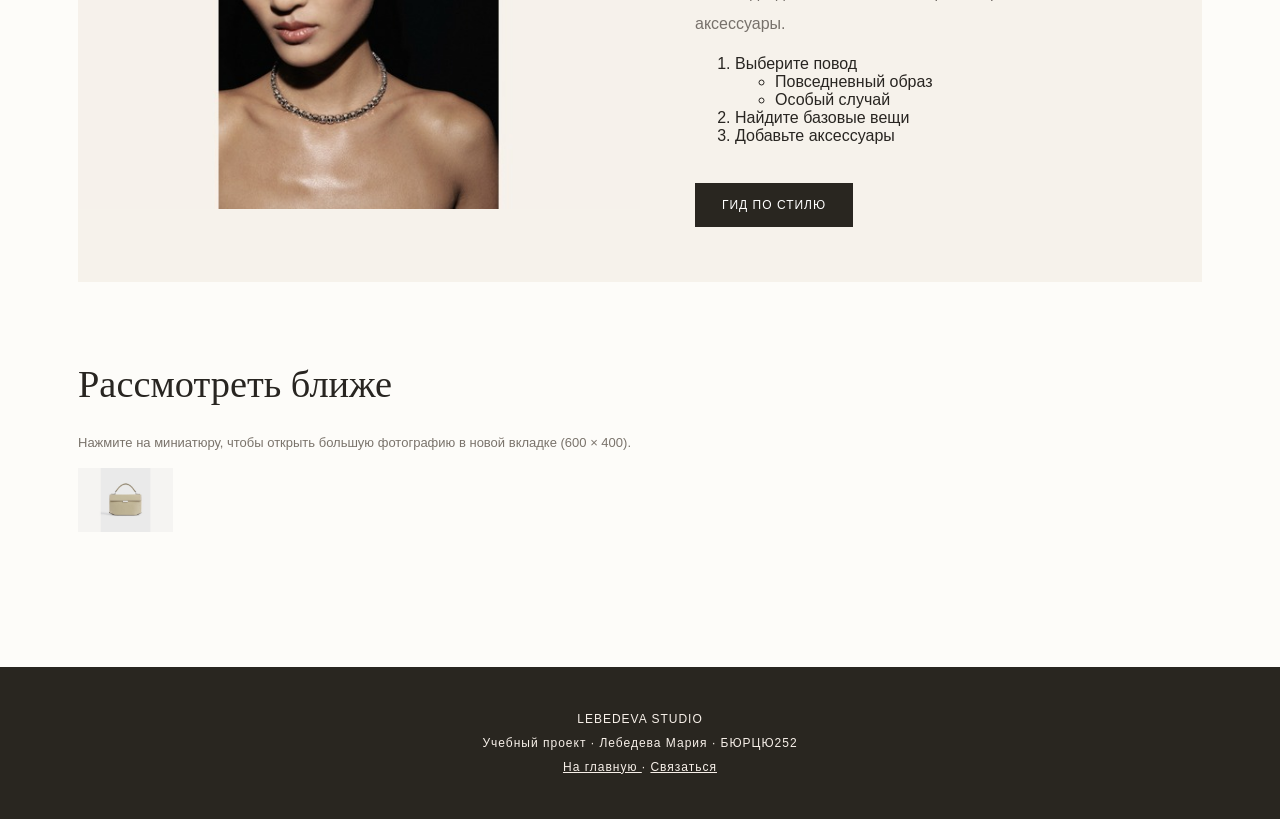
==== commit 46033c36: "Add files via upload" ====
--- a/index.html
+++ b/index.html
@@ -4,14 +4,14 @@
   <meta charset="utf-8"/>
   <meta content="width=device-width,initial-scale=1" name="viewport"/>
   <title>
-   &Gcy;&lcy;&acy;&vcy;&ncy;&acy;&yacy; | LEBEDEVA STUDIO
+   Главная | LEBEDEVA STUDIO
   </title>
   <link href="style.css" rel="stylesheet"/>
  </head>
  <body id="top">
   <header>
    <div class="topline">
-    LEBEDEVA STUDIO &middot; &Ecy;&Scy;&Tcy;&IEcy;&Tcy;&Icy;&Kcy;&Acy; &Vcy; &Kcy;&Acy;&ZHcy;&Dcy;&Ocy;&Jcy; &Dcy;&IEcy;&Tcy;&Acy;&Lcy;&Icy;
+    LEBEDEVA STUDIO · ЭСТЕТИКА В КАЖДОЙ ДЕТАЛИ
    </div>
    <div class="brand">
     <a href="index.html">
@@ -23,179 +23,179 @@
    </div>
    <nav class="nav">
     <a class="active" href="index.html">
-     &Gcy;&lcy;&acy;&vcy;&ncy;&acy;&yacy;
+     Главная
     </a>
     <a class="" href="catalog.html">
-     &Kcy;&ocy;&lcy;&lcy;&iecy;&kcy;&tscy;&icy;&yacy;
+     Коллекция
     </a>
     <a class="" href="contact.html">
-     &Zcy;&acy;&kcy;&acy;&zcy; &icy; &kcy;&ocy;&ncy;&tcy;&acy;&kcy;&tcy;&ycy;
+     Заказ и контакты
     </a>
     <a class="" href="dom.html">
      DOM_JS
     </a>
     <a class="" href="translit.html">
-     &Kcy;&icy;&rcy;&icy;&lcy;&lcy;&icy;&tscy;&acy; &rarr; &lcy;&acy;&tcy;&icy;&ncy;&icy;&tscy;&acy;
+     Кириллица → латиница
     </a>
     <a class="" href="algorithm.html">
-     &Acy;&lcy;&gcy;&ocy;&rcy;&icy;&tcy;&mcy;
+     Алгоритм
     </a>
     <a href="https://github.com/vmarshirov/g06u28" rel="noopener noreferrer" target="_blank">
-     &Ucy;&chcy;&iecy;&bcy;&ncy;&ycy;&iecy; &pcy;&rcy;&icy;&mcy;&iecy;&rcy;&ycy; &nearrow;
+     Учебные примеры ↗
     </a>
    </nav>
   </header>
   <main>
    <div class="anchor-nav">
     <a href="#part1">
-     01 &middot; &Rcy;&acy;&zcy;&dcy;&iecy;&lcy; 1
+     01 · Раздел 1
     </a>
     <a href="#part2">
-     02 &middot; &Rcy;&acy;&zcy;&dcy;&iecy;&lcy; 2
+     02 · Раздел 2
     </a>
     <a href="#top">
-     &Kcy; &ncy;&acy;&chcy;&acy;&lcy;&ucy; &uarr;
+     К началу ↑
     </a>
    </div>
    <section class="hero" id="part1">
     <div class="hero-copy">
      <p class="hero-number">
-      01 / 03  &mdash;  &Ncy;&Ocy;&Vcy;&Acy;&YAcy; &Kcy;&Ocy;&Lcy;&Lcy;&IEcy;&Kcy;&TScy;&Icy;&YAcy;
+      01 / 03  —  НОВАЯ КОЛЛЕКЦИЯ
      </p>
      <span class="eyebrow">
-      &Ncy;&ocy;&vcy;&acy;&yacy; &kcy;&ocy;&lcy;&lcy;&iecy;&kcy;&tscy;&icy;&yacy; &middot; &Ocy;&scy;&iecy;&ncy;&softcy; 2026
+      Новая коллекция · Осень 2026
      </span>
      <h1>
-      &Scy;&tcy;&icy;&lcy;&softcy;, &kcy;&ocy;&tcy;&ocy;&rcy;&ycy;&jcy;
+      Стиль, который
       <br/>
-      &gcy;&ocy;&vcy;&ocy;&rcy;&icy;&tcy; &zcy;&acy; &vcy;&acy;&scy;.
+      говорит за вас.
      </h1>
      <p class="lead">
-      &Scy;&ocy;&vcy;&rcy;&iecy;&mcy;&iecy;&ncy;&ncy;&acy;&yacy; &zhcy;&iecy;&ncy;&scy;&kcy;&acy;&yacy; &ocy;&dcy;&iecy;&zhcy;&dcy;&acy; &icy; &acy;&kcy;&scy;&iecy;&scy;&scy;&ucy;&acy;&rcy;&ycy;. &Pcy;&rcy;&ocy;&dcy;&ucy;&mcy;&acy;&ncy;&ncy;&ycy;&iecy; &scy;&icy;&lcy;&ucy;&ecy;&tcy;&ycy;, &mcy;&yacy;&gcy;&kcy;&icy;&iecy; &ocy;&tcy;&tcy;&iecy;&ncy;&kcy;&icy; &icy; &dcy;&iecy;&tcy;&acy;&lcy;&icy;, &kcy;&ocy;&tcy;&ocy;&rcy;&ycy;&iecy; &ocy;&scy;&tcy;&acy;&yucy;&tcy;&scy;&yacy; &acy;&kcy;&tcy;&ucy;&acy;&lcy;&softcy;&ncy;&ycy;&mcy;&icy;.
+      Современная женская одежда и аксессуары. Продуманные силуэты, мягкие оттенки и детали, которые остаются актуальными.
      </p>
      <a class="btn" href="catalog.html#products">
-      &Ocy;&tcy;&kcy;&rcy;&ycy;&tcy;&softcy; &kcy;&ocy;&lcy;&lcy;&iecy;&kcy;&tscy;&icy;&yucy; &rarr;
+      Открыть коллекцию →
      </a>
     </div>
-    <a aria-label="&Pcy;&iecy;&rcy;&iecy;&jcy;&tcy;&icy; &vcy; &kcy;&acy;&tcy;&acy;&lcy;&ocy;&gcy;" href="jacket.jpg" rel="noopener" target="_blank" title="&Ocy;&tcy;&kcy;&rcy;&ycy;&tcy;&softcy; &fcy;&ocy;&tcy;&ocy;&gcy;&rcy;&acy;&fcy;&icy;&yucy; &vcy; &pcy;&ocy;&lcy;&ncy;&ocy;&mcy; &rcy;&acy;&zcy;&mcy;&iecy;&rcy;&iecy;">
-     <img alt="&Mcy;&ocy;&dcy;&ncy;&ycy;&jcy; &zhcy;&iecy;&ncy;&scy;&kcy;&icy;&jcy; &ocy;&bcy;&rcy;&acy;&zcy; &mdash; &scy;&scy;&ycy;&lcy;&kcy;&acy; &ncy;&acy; &kcy;&acy;&tcy;&acy;&lcy;&ocy;&gcy;" src="[data-uri]